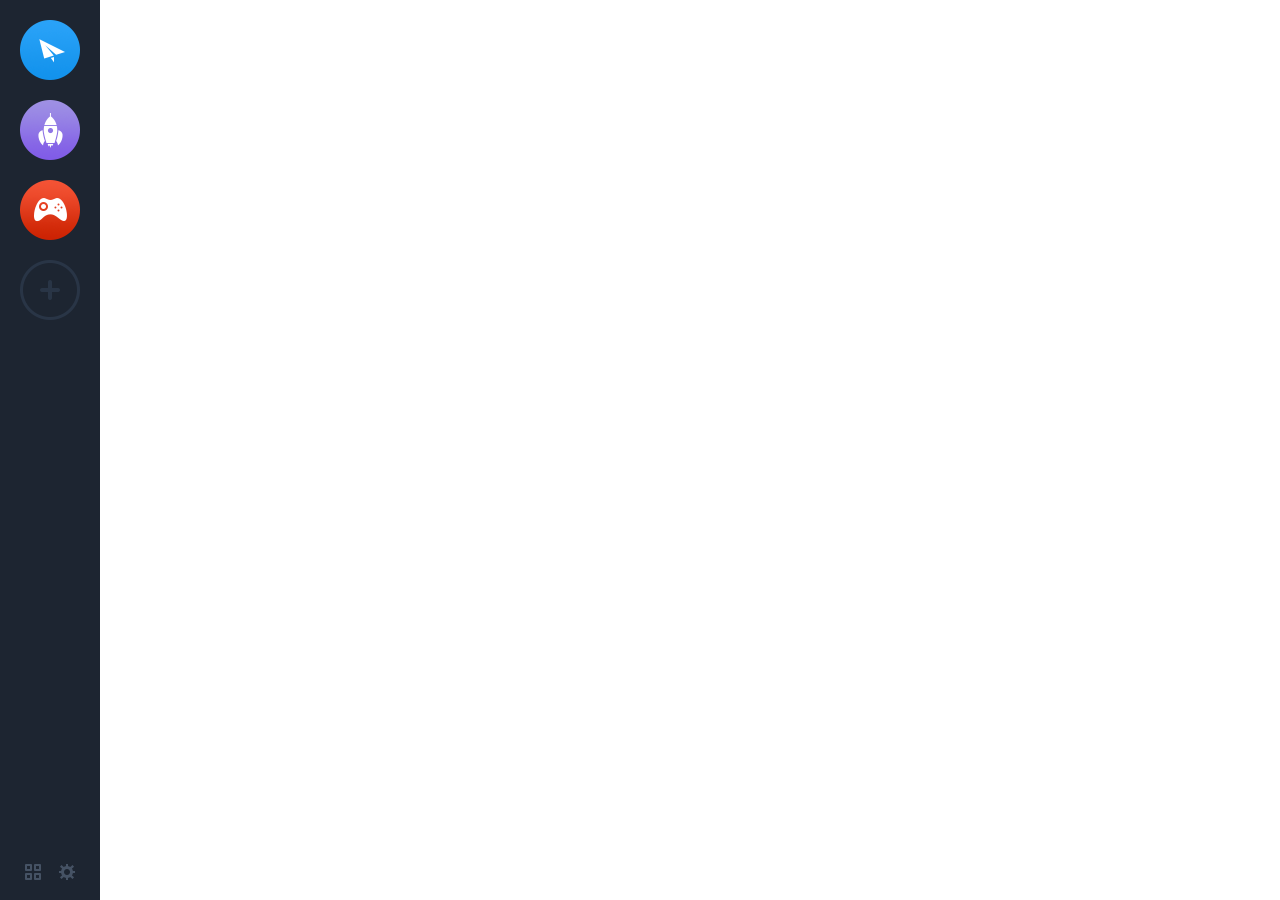
==== 零基础学院/day12-day15/index.html @ 789102fa "update" ====
<html lang="en">

<head>
    <meta charset="UTF-8">
    <meta name="viewport" content="width=device-width, initial-scale=1.0">
    <meta http-equiv="X-UA-Compatible" content="ie=edge">
    <title>Day12-Day15</title>
    <link rel="stylesheet" href="./main.css">
</head>

<body>
    <div class="main_container">
        <div class="main_nav">
            <div class="main_nav_iconGroup">
                <a class="main_nav_iconContainer" href="#">
                    <img class="main_nav_icon" src="imgs/main_nav/Item 1.png" alt="icon">
                </a>
                <a class="main_nav_iconContainer" href="#">
                    <img class="main_nav_icon" src="imgs/main_nav/Item 2.png" alt="icon">
                </a>
                <a class="main_nav_iconContainer" href="#">
                    <img class="main_nav_icon" src="imgs/main_nav/Item 3.png" alt="icon">
                </a>
                <a class="main_nav_iconContainer" href="#">
                    <img class="main_nav_icon" src="imgs/main_nav/Add App.png" alt="icon">
                </a>
            </div>

            <div class="main_nav_bottomBtnGroup">
                <a class="main_nav_bottomBtnContainer" href="#">
                    <img class="main_nav_bottomBtn" src="imgs/main_nav/Grid.png" alt="icon">
                </a>
                <a class="main_nav_bottomBtnContainer" href="#">
                    <img class="main_nav_bottomBtn" src="imgs/main_nav/Settings.png" alt="icon">
                </a>
            </div>
        </div>
        <div class="main_menu">

        </div>
        <div class="main_message">

        </div>
        <div class="main_message">
        </div>
    </div>
</body>

</html>
---- 零基础学院/day12-day15/main.css ----
* {
    margin: 0;
    padding: 0;
    box-sizing: border-box;
}

.main_container {
    display: grid;
    grid-template-areas: "nav menu message";
    grid-template-columns: 100px 250px auto;
    grid-template-rows: 100vh;
}

.main_nav {
    display: flex;
    flex-direction: column;
    align-items: center;
    justify-content: space-between;
    background-color: #1d2531;
}

.main_nav_iconGroup {
    display: flex;
    flex-direction: column;
    align-items: center;
}

.main_nav_iconContainer {
    cursor: pointer;
    border-radius: 50%;
    margin-top: 20px;
    transition: box-shadow 400ms;
}

.main_nav_iconContainer:hover {
    box-shadow: 0px 0px 4px 2px #666;
}

.main_nav_bottomBtnGroup {
    display: flex;
    justify-content: space-between;
    width: 50px;
    margin-bottom: 20px;
}
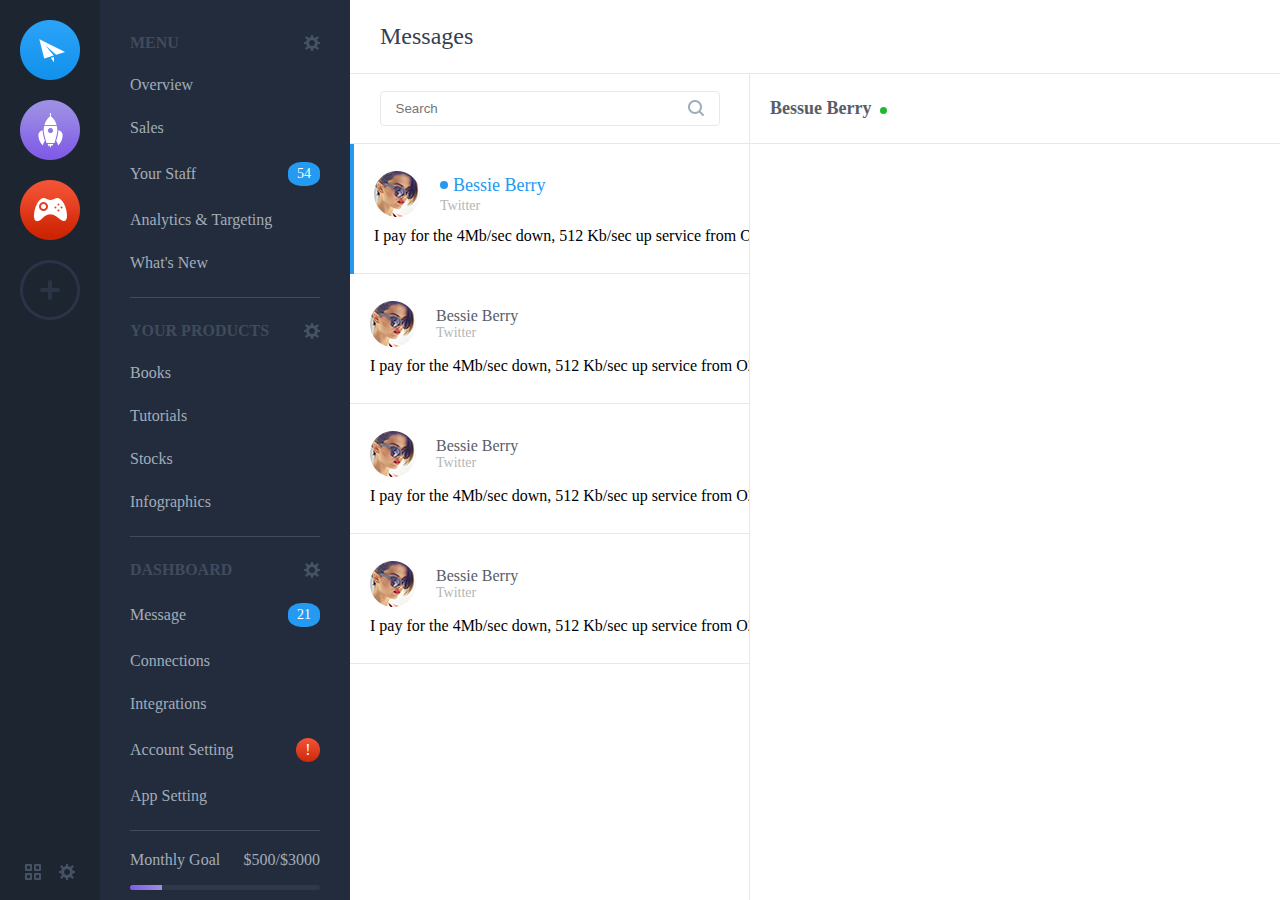
==== commit c7e499cb: "update" ====
--- a/零基础学院/day12-day15/index.html
+++ b/零基础学院/day12-day15/index.html
@@ -5,7 +5,9 @@
     <meta name="viewport" content="width=device-width, initial-scale=1.0">
     <meta http-equiv="X-UA-Compatible" content="ie=edge">
     <title>Day12-Day15</title>
-    <link rel="stylesheet" href="./main.css">
+    <link rel="stylesheet" href="./main_nav.css">
+    <link rel="stylesheet" href="./main_menu.css">
+    <link rel="stylesheet" href="./main_messages.css">
 </head>
 
 <body>
@@ -35,13 +37,239 @@
                 </a>
             </div>
         </div>
+
         <div class="main_menu">
-
+            <div class="main_menu_listGroup">
+                <div class="main_menu_listBox">
+                    <div class="main_menu_listBox_titleBar">
+                        <h2 class="main_menu_listBox_title">MENU</h2>
+                        <a class="main_menu_listBox_settingLink" href="#">
+                            <img class="main_menu_listBox_settingIcon" src="imgs/main_menu/Settings.png" alt="icon">
+                        </a>
+                    </div>
+                    <ul class="main_menu_listBox_list">
+                        <li class="main_menu_listBox_item"><a href="#" class="main_menu_listBox_itemLink">Overview</a></li>
+                        <li class="main_menu_listBox_item"><a href="#" class="main_menu_listBox_itemLink">Sales</a></li>
+                        <li class="main_menu_listBox_item">
+                            <a href="#" class="main_menu_listBox_itemLink">Your Staff</a>
+                            <div class="main_menu_listBox_itemPop">54</div>
+                        </li>
+                        <li class="main_menu_listBox_item"><a href="#" class="main_menu_listBox_itemLink">Analytics & Targeting</a></li>
+                        <li class="main_menu_listBox_item"><a href="#" class="main_menu_listBox_itemLink">What's New</a></li>
+                    </ul>
+                </div>
+                <div class="main_menu_listBox">
+                    <div class="main_menu_listBox_titleBar">
+                        <h2 class="main_menu_listBox_title">YOUR PRODUCTS</h2>
+                        <a class="main_menu_listBox_settingLink" href="#">
+                            <img class="main_menu_listBox_settingIcon" src="imgs/main_menu/Settings.png" alt="icon">
+                        </a>
+                    </div>
+                    <ul class="main_menu_listBox_list">
+                        <li class="main_menu_listBox_item"><a href="#" class="main_menu_listBox_itemLink">Books</a></li>
+                        <li class="main_menu_listBox_item"><a href="#" class="main_menu_listBox_itemLink">Tutorials</a></li>
+                        <li class="main_menu_listBox_item">
+                            <a href="#" class="main_menu_listBox_itemLink">Stocks</a>
+                        </li>
+                        <li class="main_menu_listBox_item"><a href="#" class="main_menu_listBox_itemLink">Infographics</a></li>
+                    </ul>
+                </div>
+                <div class="main_menu_listBox">
+                    <div class="main_menu_listBox_titleBar">
+                        <h2 class="main_menu_listBox_title">DASHBOARD</h2>
+                        <a class="main_menu_listBox_settingLink" href="#">
+                            <img class="main_menu_listBox_settingIcon" src="imgs/main_menu/Settings.png" alt="icon">
+                        </a>
+                    </div>
+                    <ul class="main_menu_listBox_list">
+                        <li class="main_menu_listBox_item">
+                            <a href="#" class="main_menu_listBox_itemLink">Message</a>
+                            <div class="main_menu_listBox_itemPop">21</div>
+                        </li>
+                        <li class="main_menu_listBox_item"><a href="#" class="main_menu_listBox_itemLink">Connections</a></li>
+                        <li class="main_menu_listBox_item"><a href="#" class="main_menu_listBox_itemLink">Integrations</a></li>
+                        <li class="main_menu_listBox_item">
+                            <a href="#" class="main_menu_listBox_itemLink">Account Setting</a>
+                            <div class="main_menu_listBox_itemAlert">!</div>
+                        </li>
+                        <li class="main_menu_listBox_item"><a href="#" class="main_menu_listBox_itemLink">App Setting</a></li>
+                    </ul>
+                </div>
+            </div>
+            <div class="main_menu_monthGoalBar">
+                <div class="main_menu_monthGoalBar_wordsGroup">
+                    <span class="main_menu_monthGoalBar_words">Monthly Goal</span>
+                    <span class="main_menu_monthGoalBar_progressWords">$500/$3000</span>
+                </div>
+                <div class="main_menu_monthGoalBar_progressBar">
+                    <div class="main_menu_monthGoalBar_progress"></div>
+                </div>
+            </div>
         </div>
-        <div class="main_message">
-
-        </div>
-        <div class="main_message">
+
+        <div class="main_messages">
+            <div class="main_messages_titleBar">
+                <h2 class="main_messages_title">Messages</h2>
+                <div class="main_messages_avatorGroup">
+                    <a href="#" class="main_messages_avatorLink">
+                        <img src="./imgs/main_messages/avator.png" alt="avator">
+                    </a>
+                    <div class="main_messages_avatorGroup_nameGroup">
+                        <p class="main_messages_avatorGroup_name">Jordan J.</p>
+                        <p class="main_messages_avatorGroup_job">Administrator</p>
+                    </div>
+                    <a href="#" class="main_messages_avatorGroup_dropdown">
+                        <img src="./imgs/main_messages/dropdown.png" alt="dropdown">
+                    </a>
+                </div>
+            </div>
+
+            <div class="main_messages_content">
+                <div class="main_messages_left">
+                    <div class="main_messages_searchBar">
+                        <div class="main_messages_searchContainer">
+                            <input class="main_messages_searchInput" type="text" placeholder="Search">
+                            <a href="#">
+                                <img class="main_messages_searchIcon" src="./imgs/main_messages/Search icon.png" alt="icon">
+                            </a>
+                        </div>
+
+                    </div>
+                    <div class="main_messages_contactList">
+                        <div class="main_messages_contactItemContainer">
+                            <div class="main_messages_contactItemBlueBar active"></div>
+                            <div class="main_messages_contactItem">
+                                <div class="main_messages_contactItem_nameBar">
+                                    <div class="main_messages_contactItem_photoName">
+                                        <a href="#" class="main_messages_contactItem_avatorContainer">
+                                            <img class="main_messages_contactItem_avatorIcon" src="./imgs/main_messages/Face.png" alt="avator">
+                                        </a>
+                                        <div class="main_messages_contactItem_nameGroup">
+                                            <p class="main_messages_contactItem_name">
+                                                <span class="main_messages_contactItem_nameStatus"></span> <span>Bessie Berry</span>
+                                            </p>
+                                            <p class="main_messages_contactItem_job">Twitter</p>
+                                        </div>
+                                    </div>
+                                    <div class="main_messages_contactItem_lastTime">3m</div>
+                                </div>
+                                <p class="main_messages_contactItem_message">
+                                    I pay for the 4Mb/sec down, 512 Kb/sec up service from O2. In fact, it's relatively quick, and stable...
+                                </p>
+                            </div>
+                        </div>
+                        <div class="main_messages_contactItemContainer">
+                            <div class="main_messages_contactItemBlueBar showOff"></div>
+                            <div class="main_messages_contactItem">
+                                <div class="main_messages_contactItem_nameBar">
+                                    <div class="main_messages_contactItem_photoName">
+                                        <a href="#" class="main_messages_contactItem_avatorContainer">
+                                            <img class="main_messages_contactItem_avatorIcon" src="./imgs/main_messages/Face.png" alt="avator">
+                                        </a>
+                                        <div class="main_messages_contactItem_nameGroup">
+                                            <p class="main_messages_contactItem_name-off">
+                                                <span>Bessie Berry</span>
+                                            </p>
+                                            <p class="main_messages_contactItem_job">Twitter</p>
+                                        </div>
+                                    </div>
+                                    <div class="main_messages_contactItem_lastTime">3m</div>
+                                </div>
+                                <p class="main_messages_contactItem_message">
+                                    I pay for the 4Mb/sec down, 512 Kb/sec up service from O2. In fact, it's relatively quick, and stable...
+                                </p>
+                            </div>
+                        </div>
+                        <div class="main_messages_contactItemContainer">
+                            <div class="main_messages_contactItemBlueBar showOff"></div>
+                            <div class="main_messages_contactItem">
+                                <div class="main_messages_contactItem_nameBar">
+                                    <div class="main_messages_contactItem_photoName">
+                                        <a href="#" class="main_messages_contactItem_avatorContainer">
+                                            <img class="main_messages_contactItem_avatorIcon" src="./imgs/main_messages/Face.png" alt="avator">
+                                        </a>
+                                        <div class="main_messages_contactItem_nameGroup">
+                                            <p class="main_messages_contactItem_name-off">
+                                                <span>Bessie Berry</span>
+                                            </p>
+                                            <p class="main_messages_contactItem_job">Twitter</p>
+                                        </div>
+                                    </div>
+                                    <div class="main_messages_contactItem_lastTime">3m</div>
+                                </div>
+                                <p class="main_messages_contactItem_message">
+                                    I pay for the 4Mb/sec down, 512 Kb/sec up service from O2. In fact, it's relatively quick, and stable...
+                                </p>
+                            </div>
+                        </div>
+                        <div class="main_messages_contactItemContainer">
+                            <div class="main_messages_contactItemBlueBar showOff"></div>
+                            <div class="main_messages_contactItem">
+                                <div class="main_messages_contactItem_nameBar">
+                                    <div class="main_messages_contactItem_photoName">
+                                        <a href="#" class="main_messages_contactItem_avatorContainer">
+                                            <img class="main_messages_contactItem_avatorIcon" src="./imgs/main_messages/Face.png" alt="avator">
+                                        </a>
+                                        <div class="main_messages_contactItem_nameGroup">
+                                            <p class="main_messages_contactItem_name-off">
+                                                <span>Bessie Berry</span>
+                                            </p>
+                                            <p class="main_messages_contactItem_job">Twitter</p>
+                                        </div>
+                                    </div>
+                                    <div class="main_messages_contactItem_lastTime">3m</div>
+                                </div>
+                                <p class="main_messages_contactItem_message">
+                                    I pay for the 4Mb/sec down, 512 Kb/sec up service from O2. In fact, it's relatively quick, and stable...
+                                </p>
+                            </div>
+                        </div>
+                    </div>
+                </div>
+                <div class="main_messages_right">
+                    <div class="main_messages_infoBar">
+                        <div class="main_messages_infoBar_nameBar">
+                            <span class="main_messages_infoBar_name">Bessue Berry</span>
+                            <span class="main_messages_infoBar_nameStatus"></span>
+                        </div>
+                        <div class="main_messages_infoBar_controlBar">
+                            <ul class="main_messages_infoBar_cntrolList">
+                                <li class="main_messages_infoBar_cntrolItem">
+                                    <a href="#">
+                                        <img src="./imgs/main_messages/User icon.png" alt="icon">
+                                    </a>
+                                </li>
+                                <li class="main_messages_infoBar_cntrolItem">
+                                    <a href="#">
+                                        <img src="./imgs/main_messages/Upload icon.png" alt="icon">
+                                    </a>
+                                </li>
+                                <li class="main_messages_infoBar_cntrolItem">
+                                    <a href="#">
+                                        <img src="./imgs/main_messages/Trash icon.png" alt="icon">
+                                    </a>
+                                </li>
+                            </ul>
+                            <div class="main_messages_infoBar_divide"></div>
+                            <div class="main_messages_infoBar_rightLeft">
+                                <span class="main_messages_infoBar_rightLeftWord">1 of 28</span>
+                                <ul class="main_messages_infoBar_rightLeftList">
+                                    <li class="main_messages_infoBar_rightLeftItem">
+                                        <a href="#">
+                                            <img src="./imgs/main_messages/Arrow left.png" alt="icon">
+                                        </a>
+                                    </li>
+                                    <li class="main_messages_infoBar_rightLeftItem">
+                                        <a href="#">
+                                            <img src="./imgs/main_messages/Arrow right.png" alt="icon">
+                                        </a>
+                                    </li>
+                                </ul>
+                            </div>
+                        </div>
+                    </div>
+                </div>
+            </div>
         </div>
     </div>
 </body>
--- a/零基础学院/day12-day15/main_nav.css
+++ b/零基础学院/day12-day15/main_nav.css
@@ -0,0 +1,54 @@
+* {
+    margin: 0;
+    padding: 0;
+    box-sizing: border-box;
+}
+
+.showOff {
+    display: none;
+}
+
+.main_container {
+    display: grid;
+    grid-template-areas: "nav menu message";
+    grid-template-columns: 100px 250px auto;
+    grid-template-rows: 100vh;
+}
+
+.main_nav {
+    display: flex;
+    flex-direction: column;
+    align-items: center;
+    justify-content: space-between;
+    background-color: #1d2531;
+    padding: 20px 0;
+    overflow-y: auto;
+}
+
+.main_nav_iconGroup {
+    display: flex;
+    flex-direction: column;
+    align-items: center;
+}
+
+.main_nav_iconContainer {
+    cursor: pointer;
+    border-radius: 50%;
+    margin-top: 20px;
+    transition: box-shadow 400ms;
+}
+
+.main_nav_iconContainer:first-of-type {
+    margin-top: 0;
+}
+
+.main_nav_iconContainer:hover {
+    box-shadow: 0px 0px 4px 2px #666;
+}
+
+.main_nav_bottomBtnGroup {
+    display: flex;
+    justify-content: space-between;
+    width: 50px;
+    margin: 20px 0 0;
+}--- a/零基础学院/day12-day15/main_menu.css
+++ b/零基础学院/day12-day15/main_menu.css
@@ -0,0 +1,103 @@
+.main_menu {
+    display: flex;
+    flex-direction: column;
+    align-items: center;
+    justify-content: space-between;
+    color: #fff;
+    background-color: #222c3c;
+    padding: 35px 30px 20px;
+    overflow-y: auto;
+}
+
+.main_menu_listGroup,
+.main_menu_monthGoalBar {
+    width: 100%;
+}
+
+.main_menu_listBox {
+    margin-top: 25px;
+    border-bottom: 1px solid #404b5b;
+}
+
+.main_menu_listBox:first-of-type {
+    margin-top: 0px;
+}
+
+.main_menu_listBox_titleBar {
+    display: flex;
+    justify-content: space-between;
+    align-items: center;
+    font-size: 14px;
+    margin-bottom: 25px;
+}
+
+.main_menu_listBox_title {
+    color: #404b5b;
+    font-size: 16px;
+    font-weight: 700;
+    line-height: 16px;
+}
+
+.main_menu_listBox_list {
+    list-style: none;
+}
+
+.main_menu_listBox_item {
+    display: flex;
+    justify-content: space-between;
+    align-items: center;
+    margin-bottom: 25px;
+}
+
+.main_menu_listBox_itemLink {
+    text-decoration: none;
+    color: #a3acba;
+    transition: color 200ms;
+}
+
+.main_menu_listBox_itemLink:hover {
+    color: #fff;
+}
+
+.main_menu_listBox_itemPop {
+    display: flex;
+    justify-content: center;
+    align-items: center;
+    width: 32px;
+    height: 24px;
+    border-radius: 13px / 10px;
+    background-color: #249af2;
+    font-size: 14px;
+}
+
+.main_menu_listBox_itemAlert {
+    display: flex;
+    justify-content: center;
+    align-items: center;
+    width: 24px;
+    height: 24px;
+    border-radius: 50%;
+    background: linear-gradient(to bottom, #f35337, #cd290c);
+}
+
+.main_menu_monthGoalBar_wordsGroup {
+    display: flex;
+    justify-content: space-between;
+    margin: 20px 0 16px;
+    color: #a3acba;
+}
+
+.main_menu_monthGoalBar_progressBar {
+    height: 5px;
+    background-color: #2d3848;
+    border-radius: 2.5px;
+    overflow: hidden;
+}
+
+.main_menu_monthGoalBar_progress {
+    width: 16.6%;
+    height: 100%;
+    background: linear-gradient(to right, #805de6, #9c8de3);
+}
+
+h--- a/零基础学院/day12-day15/main_messages.css
+++ b/零基础学院/day12-day15/main_messages.css
@@ -0,0 +1,258 @@
+.main_messages {
+    display: flex;
+    flex-direction: column;
+}
+
+.main_messages_titleBar {
+    display: flex;
+    justify-content: space-between;
+    align-items: center;
+    height: 80px;
+    padding: 0 30px;
+    border-bottom: 1px solid #e6e9ec;
+}
+
+.main_messages_title {
+    font-weight: 300;
+    color: #354052;
+}
+
+.main_messages_avatorGroup {
+    display: flex;
+    align-items: center;
+}
+
+.main_messages_avatorGroup_nameGroup {
+    margin-left: 18px;
+}
+
+.main_messages_avatorGroup_name {
+    color: #2399f1;
+    margin-bottom: 3px;
+}
+
+.main_messages_avatorGroup_job {
+    color: #b5b5b5;
+}
+
+.main_messages_avatorGroup_dropdown {
+    margin-left: 38px;
+}
+
+.main_messages_content {
+    display: flex;
+    height: 100%;
+}
+
+.main_messages_left {
+    flex-shrink: 0;
+    display: flex;
+    flex-direction: column;
+    width: 400px;
+    height: 100%;
+    border-right: 1px solid #e6e9ec;
+}
+
+.main_messages_right {
+    flex: 1 0 auto;
+    width: 830px;
+    height: 100%;
+}
+
+.main_messages_searchBar {
+    display: flex;
+    justify-content: center;
+    align-items: center;
+    height: 70px;
+    border-bottom: 1px solid #e6e9ec;
+}
+
+.main_messages_searchInput {
+    flex: 1 0 auto;
+    border: none;
+    outline: none;
+}
+
+.main_messages_searchContainer {
+    display: flex;
+    justify-content: space-between;
+    align-items: center;
+    width: 340px;
+    height: 35px;
+    border: 1px solid #e6e9ec;
+    border-radius: 4px;
+    padding: 0 15px;
+}
+
+.main_messages_searchIcon {
+    margin-left: 10px;
+}
+
+.main_messages_contactList {
+    flex: 1 0 auto;
+    display: flex;
+    flex-direction: column;
+    overflow: hidden;
+}
+
+.main_messages_contactItem {
+    flex: 1 0 auto;
+    display: flex;
+    flex-direction: column;
+    align-items: stretch;
+    justify-content: center;
+    border-bottom: 1px solid #e6e9ec;
+    padding: 20px;
+    overflow: hidden;
+}
+
+.main_messages_contactItem_nameBar {
+    display: flex;
+    justify-content: space-between;
+    align-items: center;
+    margin-bottom: 10px;
+}
+
+.main_messages_contactItem_photoName {
+    display: flex;
+    align-items: center;
+}
+
+.main_messages_contactItem_nameGroup {
+    margin-left: 20px;
+}
+
+.main_messages_contactItem_name {
+    display: flex;
+    align-items: center;
+    font-size: 18px;
+    color: #2399f1;
+    margin-bottom: 2px;
+}
+
+.main_messages_contactItem_job {
+    font-size: 14px;
+    color: #b5b5b5;
+}
+
+.main_messages_contactItem_nameStatus {
+    display: inline-block;
+    width: 8px;
+    height: 8px;
+    border-radius: 50%;
+    background-color: #2399f1;
+    margin-right: 5px;
+}
+
+.main_messages_contactItemContainer {
+    display: flex;
+    height: 130px;
+}
+
+.main_messages_contactItemBlueBar {
+    flex: 0 0 auto;
+    width: 4px;
+    background-color: #2399f1;
+}
+
+.main_messages_contactItem_name-off {
+    color: #585d68;
+}
+
+.main_messages_infoBar {
+    display: flex;
+    align-items: center;
+    justify-content: space-between;
+    height: 70px;
+    border-bottom: 1px solid #e6e9ec;
+    padding: 0 20px;
+}
+
+.main_messages_infoBar_controlBar {
+    display: flex;
+    align-items: center;
+}
+
+.main_messages_infoBar_divide {
+    margin-left: 24px;
+    width: 1px;
+    background-color: #f0f1f4;
+    height: 30px;
+}
+
+.main_messages_infoBar_cntrolList {
+    list-style: none;
+    display: flex;
+    border: 1px solid #ced0da;
+    border-radius: 4px;
+}
+
+.main_messages_infoBar_cntrolItem a {
+    padding: 7px;
+    display: flex;
+    justify-items: center;
+    border-right: 1px solid #ced0da;
+    background-color: #f9fafc;
+    transition: background-color 200ms;
+}
+
+.main_messages_infoBar_cntrolItem a:hover {
+    background-color: #f2f4f7;
+}
+
+.main_messages_infoBar_cntrolItem:last-of-type a {
+    border-right: none;
+}
+
+.main_messages_infoBar_rightLeft {
+    display: flex;
+}
+
+.main_messages_infoBar_rightLeftWord {
+    margin: 0 16px;
+    color: #617292;
+}
+
+.main_messages_infoBar_rightLeft {
+    display: flex;
+    align-items: center;
+}
+
+.main_messages_infoBar_rightLeftList {
+    list-style: none;
+    display: flex;
+    border: 1px solid #ced0da;
+    border-radius: 4px;
+}
+
+.main_messages_infoBar_rightLeftItem a {
+    padding: 10px 13px;
+    display: flex;
+    justify-items: center;
+    border-right: 1px solid #ced0da;
+    background-color: #f9fafc;
+    transition: background-color 200ms;
+}
+
+.main_messages_infoBar_rightLeftItem:last-of-type a {
+    border-right: none;
+}
+
+.main_messages_infoBar_rightLeftItem a:hover {
+    background-color: #f2f4f7;
+}
+
+.main_messages_infoBar_name {
+    color: #585d68;
+    font-size: 18px;
+    font-weight: 700;
+}
+
+.main_messages_infoBar_nameStatus {
+    display: inline-block;
+    width: 7px;
+    height: 7px;
+    border-radius: 50%;
+    background-color: #1bb934;
+    margin-left: 5px;
+}